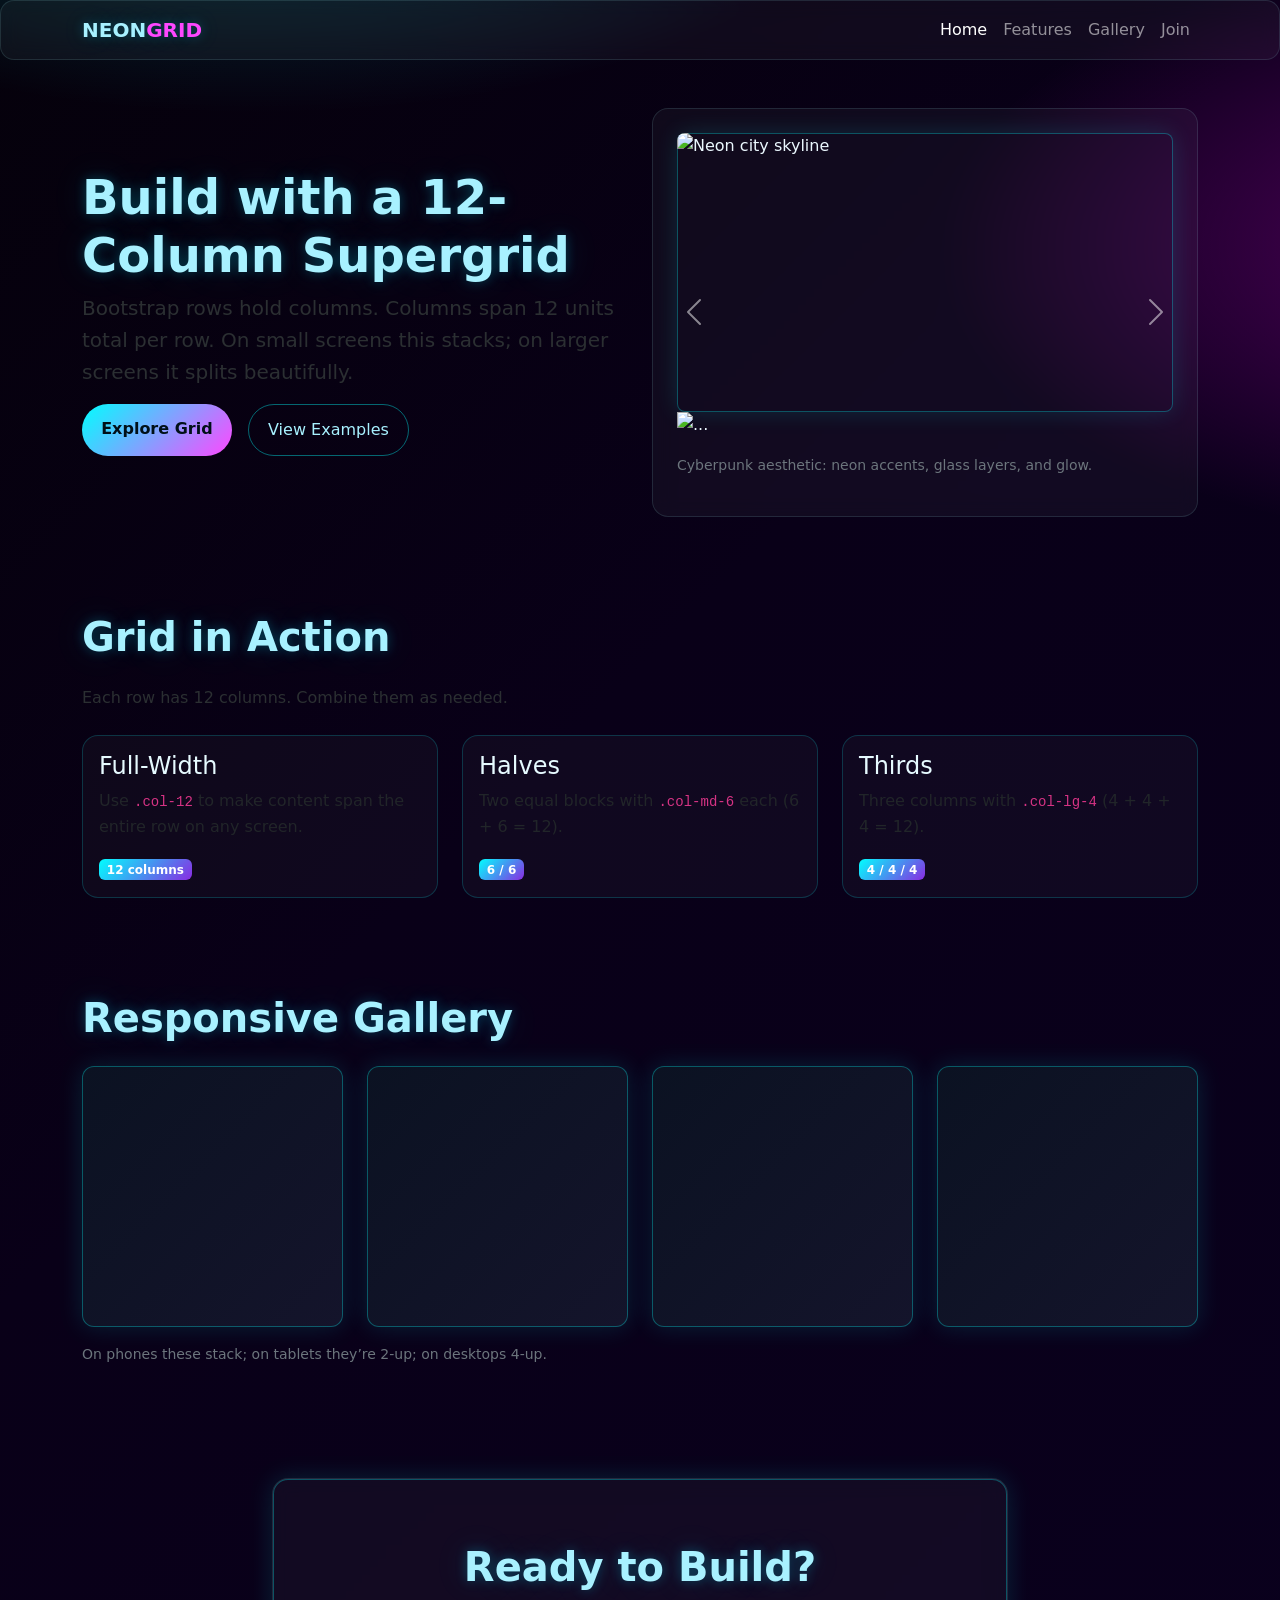
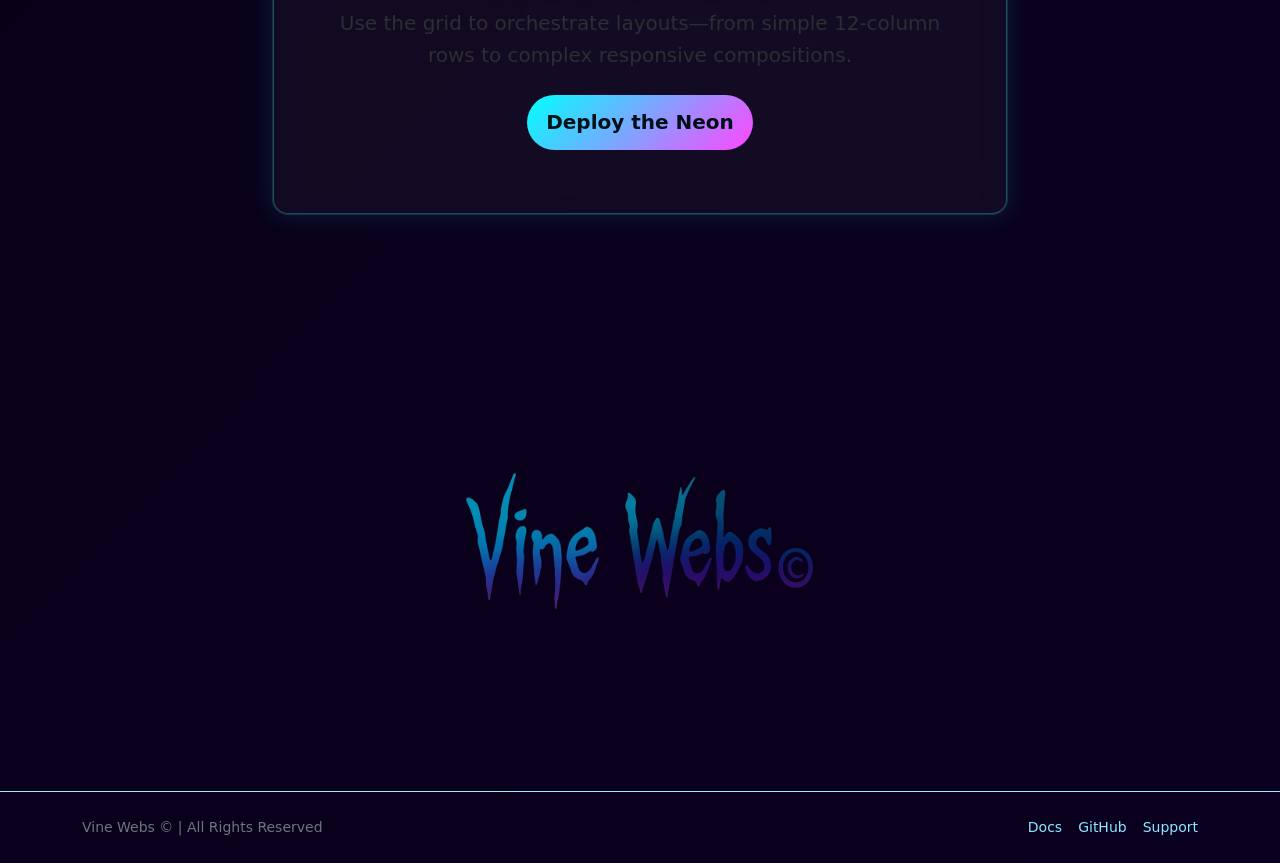
==== index.html @ 843982ce "bootstrap/feat" ====
<!doctype html>
<html lang="en">
<head>
  <meta charset="utf-8" />
  <meta name="viewport" content="width=device-width, initial-scale=1" />
  <title>Neon Grid • Cyberpunk UI</title>

  <!-- Bootstrap 5.3.8 CSS -->
  <link
    href="https://cdn.jsdelivr.net/npm/bootstrap@5.3.8/dist/css/bootstrap.min.css"
    rel="stylesheet"
    integrity="sha384-sRIl4kxILFvY47J16cr9ZwB07vP4J8+LH7qKQnuqkuIAvNWLzeN8tE5YBujZqJLB"
    crossorigin="anonymous"
  />
  <link rel="stylesheet" href="style.css"/>
</head>
<body>
  <!-- NAV -->
  <nav class="navbar navbar-expand-lg navbar-dark glassy sticky-top">
    <div class="container">
      <a class="navbar-brand fw-bold neon-text" href="#">NEON<span class="accent">GRID</span></a>
      <button class="navbar-toggler" type="button" data-bs-toggle="collapse" data-bs-target="#nav"
              aria-controls="nav" aria-expanded="false" aria-label="Toggle navigation">
        <span class="navbar-toggler-icon"></span>
      </button>

      <div id="nav" class="collapse navbar-collapse">
        <ul class="navbar-nav ms-auto">
          <li class="nav-item"><a class="nav-link active" href="#hero">Home</a></li>
          <li class="nav-item"><a class="nav-link" href="#features">Features</a></li>
          <li class="nav-item"><a class="nav-link" href="#gallery">Gallery</a></li>
          <li class="nav-item"><a class="nav-link" href="#cta">Join</a></li>
        </ul>
      </div>
    </div>
  </nav>

  <!-- HERO (12 columns on mobile; split 6/6 on md+) -->
  <header id="hero" class="py-5">
    <div class="container">
      <div class="row align-items-center g-4">
        <div class="col-12 col-md-6">
          <h1 class="display-5 fw-bold neon-text">Build with a 12-Column Supergrid</h1>
          <p class="lead text-secondary-emphasis">
            Bootstrap rows hold columns. Columns span 12 units total per row.
            On small screens this stacks; on larger screens it splits beautifully.
          </p>
          <div class="d-flex gap-3">
            <a href="#features" class="btn btn-neon">Explore Grid</a>
            <a href="#gallery" class="btn btn-outline-neon">View Examples</a>
          </div>
        </div>
        <div class="col-12 col-md-6">
          <div class="hero-card p-4 rounded-4 glassy">
            <div class="ratio ratio-16x9 rounded-3 overflow-hidden neon-border">
              <img src="https://images.unsplash.com/photo-1535223289827-42f1e9919769?q=80&w=1400&auto=format&fit=crop"
                   class="object-fit-cover" alt="Neon city skyline" />
            </div>
            <div class="carousel-inner">
              <div class="carousel-item active">
                <img src="..." class="d-block w-100" alt="...">
              </div>
              <div class="carousel-item">
                <img src="..." class="d-block w-100" alt="...">
              </div>
              <div class="carousel-item">
                <img src="..." class="d-block w-100" alt="...">
              </div>
            </div>
            <button class="carousel-control-prev" type="button" data-bs-target="#carouselExampleAutoplaying" data-bs-slide="prev">
              <span class="carousel-control-prev-icon" aria-hidden="true"></span>
              <span class="visually-hidden">Previous</span>
            </button>
            <button class="carousel-control-next" type="button" data-bs-target="#carouselExampleAutoplaying" data-bs-slide="next">
              <span class="carousel-control-next-icon" aria-hidden="true"></span>
              <span class="visually-hidden">Next</span>
            </button>
            <div id="carouselExampleAutoplaying" class="carousel slide" data-bs-ride="carousel"></div>
            <p class="mt-3 small text-secondary">Cyberpunk aesthetic: neon accents, glass layers, and glow.</p>
            </div>
          </div>
        </div>
      </div>
    </div>
  </header>

  <!-- FEATURES (3 cards: 12 → 6 → 4 columns) -->
  <section id="features" class="py-5">
    <div class="container">
      <h2 class="h1 fw-bold mb-4 neon-text">Grid in Action</h2>
      <p class="text-secondary-emphasis mb-4">Each row has 12 columns. Combine them as needed.</p>

      <div class="row g-4">
        <!-- col-12 on xs, col-md-6, col-lg-4 -->
        <div class="col-12 col-md-6 col-lg-4">
          <article class="card card-cyber h-100">
            <div class="card-body">
              <h3 class="h4 card-title">Full-Width</h3>
              <p class="card-text">Use <code>.col-12</code> to make content span the entire row on any screen.</p>
              <span class="badge bg-neon">12 columns</span>
            </div>
          </article>
        </div>

        <div class="col-12 col-md-6 col-lg-4">
          <article class="card card-cyber h-100">
            <div class="card-body">
              <h3 class="h4 card-title">Halves</h3>
              <p class="card-text">Two equal blocks with <code>.col-md-6</code> each (6 + 6 = 12).</p>
              <span class="badge bg-neon">6 / 6</span>
            </div>
          </article>
        </div>

        <div class="col-12 col-md-6 col-lg-4">
          <article class="card card-cyber h-100">
            <div class="card-body">
              <h3 class="h4 card-title">Thirds</h3>
              <p class="card-text">Three columns with <code>.col-lg-4</code> (4 + 4 + 4 = 12).</p>
              <span class="badge bg-neon">4 / 4 / 4</span>
            </div>
          </article>
        </div>
      </div>
    </div>
  </section>

  <!-- GALLERY (masonry-like grid using responsive cols) -->
  <section id="gallery" class="py-5">
    <div class="container">
      <h2 class="h1 fw-bold mb-4 neon-text">Responsive Gallery</h2>
      <div class="row g-4">
        <div class="col-12 col-sm-6 col-lg-3"><div class="panel neon-border ratio ratio-1x1"></div></div>
        <div class="col-12 col-sm-6 col-lg-3"><div class="panel neon-border ratio ratio-1x1"></div></div>
        <div class="col-12 col-sm-6 col-lg-3"><div class="panel neon-border ratio ratio-1x1"></div></div>
        <div class="col-12 col-sm-6 col-lg-3"><div class="panel neon-border ratio ratio-1x1"></div></div>
      </div>
      <p class="mt-3 text-secondary small">On phones these stack; on tablets they’re 2-up; on desktops 4-up.</p>
    </div>
  </section>

  <!-- CTA (offset + centered columns) -->
  <section id="cta" class="py-5">
    <div class="container">
      <div class="row justify-content-center text-center">
        <!-- 8 of 12 columns, centered with justify-content-center -->
        <div class="col-12 col-lg-8">
          <div class="p-5 rounded-4 glassy neon-border">
            <h2 class="h1 fw-bold neon-text mb-3">Ready to Build?</h2>
            <p class="lead text-secondary-emphasis mb-4">Use the grid to orchestrate layouts—from simple 12-column rows to complex responsive compositions.</p>
            <a href="#" class="btn btn-neon btn-lg">Deploy the Neon</a>
          </div>
        </div>
      </div>
    </div>
  </section>

  <div class="container text-center py-5">
    <img src="Images/vineWebsCpyRt.png" alt="Vine Webs Logo" class="img-fluid vine-webs-logo">
  </div>

  <footer class="py-4 border-top border-opacity-25 border-info-subtle">
    <div class="container d-flex flex-column flex-md-row align-items-center justify-content-between gap-3">
      <span class="small text-secondary">Vine Webs © | All Rights Reserved</span>
      <div class="d-flex gap-3 small">
        <a href="#" class="link-neon">Docs</a>
        <a href="#" class="link-neon">GitHub</a>
        <a href="#" class="link-neon">Support</a>
      </div>
    </div>
  </footer>

  <!-- Bootstrap JS -->
  <script
    src="https://cdn.jsdelivr.net/npm/bootstrap@5.3.8/dist/js/bootstrap.bundle.min.js"
    integrity="sha384-4Kf4+0P1z7nU5a/0sV7mJ7pJmN7cS6oy7mX0kNQ2k6bECv1o2nqT6VmxY6m2e2Qn"
    crossorigin="anonymous"
  ></script>
</body>
</html>
---- style.css ----
/* —— Cyberpunk Theme Helpers —— */
body {
  background: radial-gradient(1200px 600px at 20% -10%, #0ff3 20%, transparent 60%),
              radial-gradient(1000px 500px at 120% 10%, #f0f3 20%, transparent 60%),
              linear-gradient(135deg, #05010b 0%, #090018 35%, #0a001f 100%);
  color: #e8f2ff;
  line-height: 1.6; /* Enhance readability */
}

/* General section padding for better visual separation */
section {
  padding-top: 6rem;
  padding-bottom: 6rem;
}

/* Adjust hero section specific padding */
#hero {
  padding-top: 8rem;
  padding-bottom: 8rem;
}

/* Adjust CTA section specific padding */
#cta .glassy {
  padding-top: 4rem !important;
  padding-bottom: 4rem !important;
}

.glassy {
  background: rgba(255, 255, 255, 0.04);
  backdrop-filter: blur(10px);
  border: 1px solid rgba(160, 255, 255, 0.12);
  border-radius: 14px;
}

.neon-text { color: #a8f1ff; text-shadow: 0 0 12px #00e5ff44, 0 0 36px #00e5ff22; }
.neon-border { box-shadow: inset 0 0 0 1px rgba(0, 255, 255, .3), 0 0 24px #00ffff22; border-radius: 12px; }
.accent { color: #ff47ff; }

.btn-neon {
  --glow1: #00ffff;
  --glow2: #ff47ff;
  color: #001018;
  font-weight: 700;
  border: 0;
  padding: .8rem 1.2rem;
  border-radius: 999px;
  background: linear-gradient(135deg, var(--glow1), var(--glow2));
  box-shadow: 0 0 24px var(--glow1)44, 0 0 48px var(--glow2)33;
}
.btn-neon:hover { transform: translateY(-2px); filter: brightness(1.08); }
.btn-outline-neon {
  color: #a8f1ff;
  border: 1px solid #00ffff66;
  padding: .8rem 1.2rem;
  border-radius: 999px;
  background: transparent;
}
.btn-outline-neon:hover { background: #00ffff1a; color: #eaffff; }

.hero-card img { filter: saturate(1.2) contrast(1.05); }

.card-cyber.card {
  background: rgba(255, 255, 255, 0.03);
  border: 1px solid rgba(0, 255, 255, 0.18);
  border-radius: 16px;
}
.card-cyber .card-title { color: #e6faff; }
.badge.bg-neon { background: linear-gradient(135deg, #00ffff, #8a2be2); }

.panel {
  background: linear-gradient(135deg, #0b1222, #14142b);
}

/* Links */
a.link-neon { color: #8ae8ff; text-decoration: none; }
a.link-neon:hover { color: #fff; text-shadow: 0 0 10px #00e5ff66; }

/* Utility */
.object-fit-cover { object-fit: cover; }

.vine-webs-logo {
  max-width: 400px; /* Adjust as needed */
  height: auto;
  margin-top: 2rem;
  opacity: 0.7; /* Make it slightly transparent to blend with the theme */
}
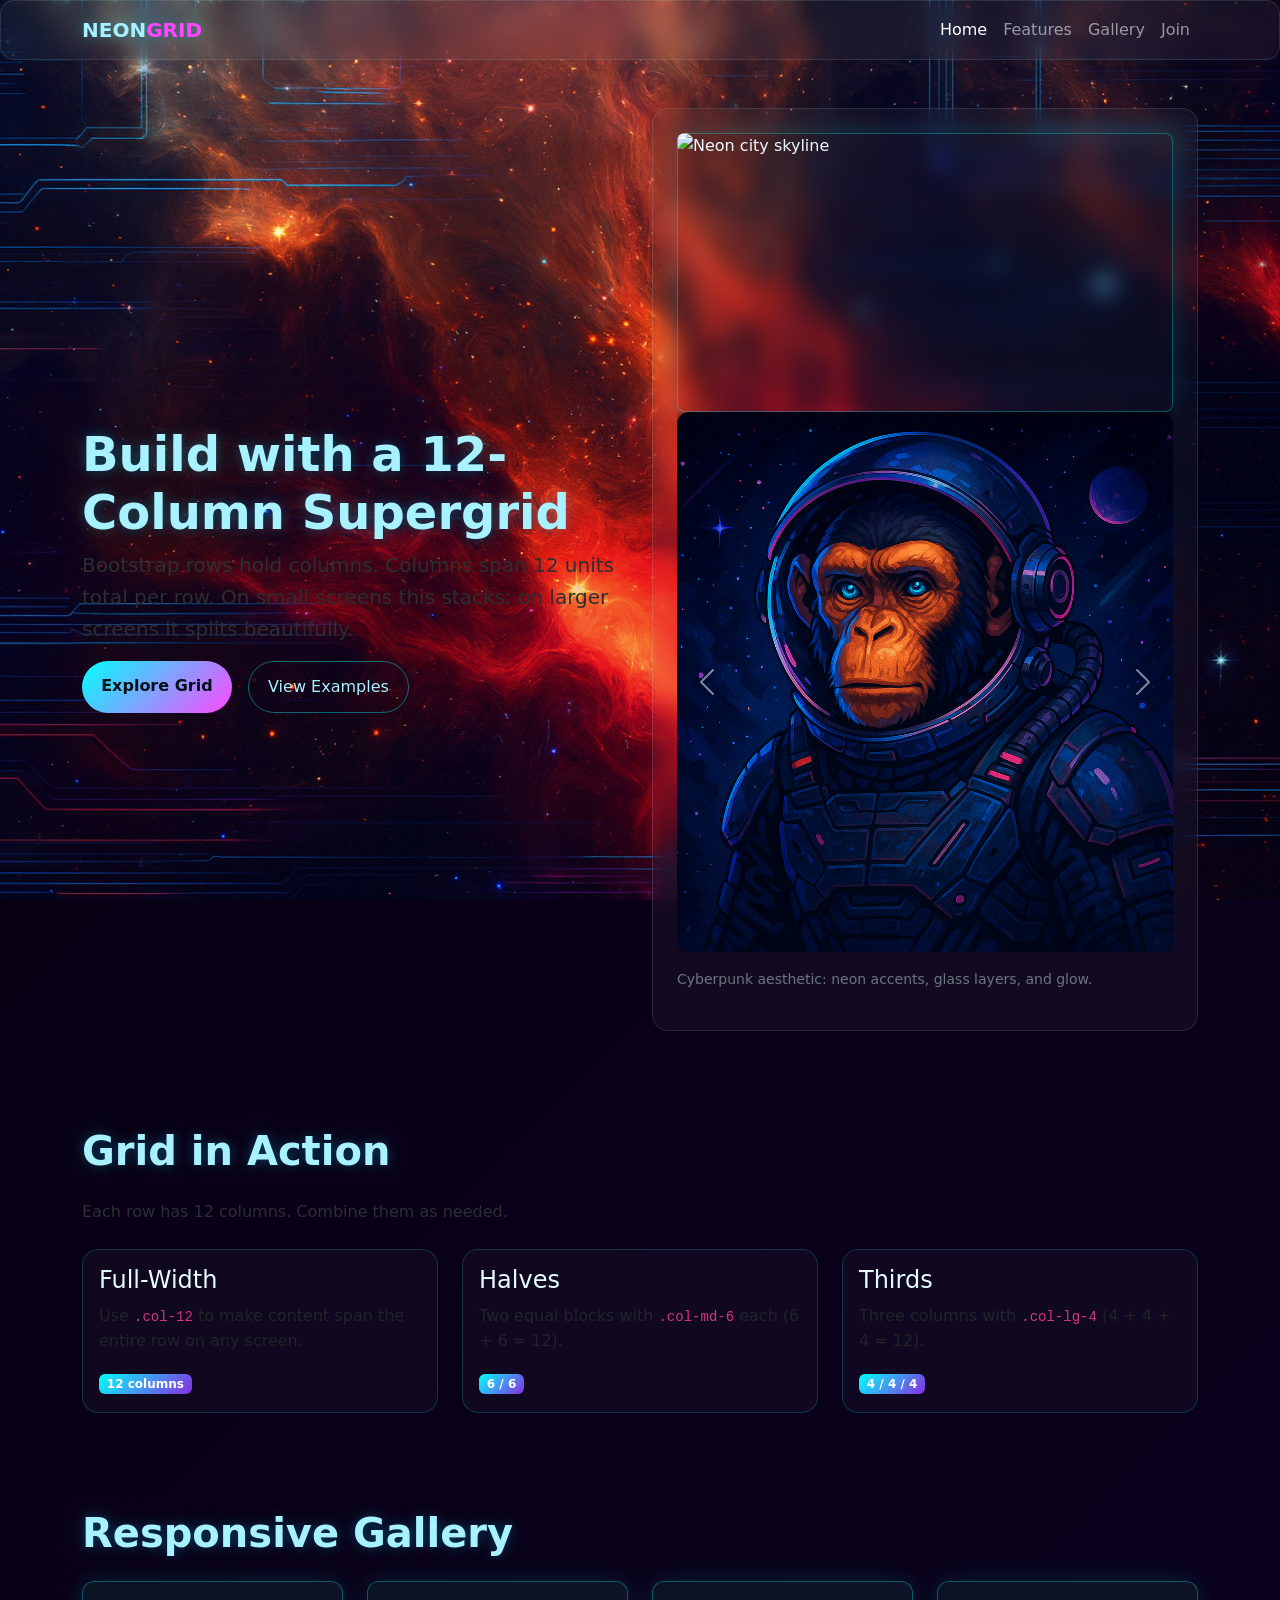
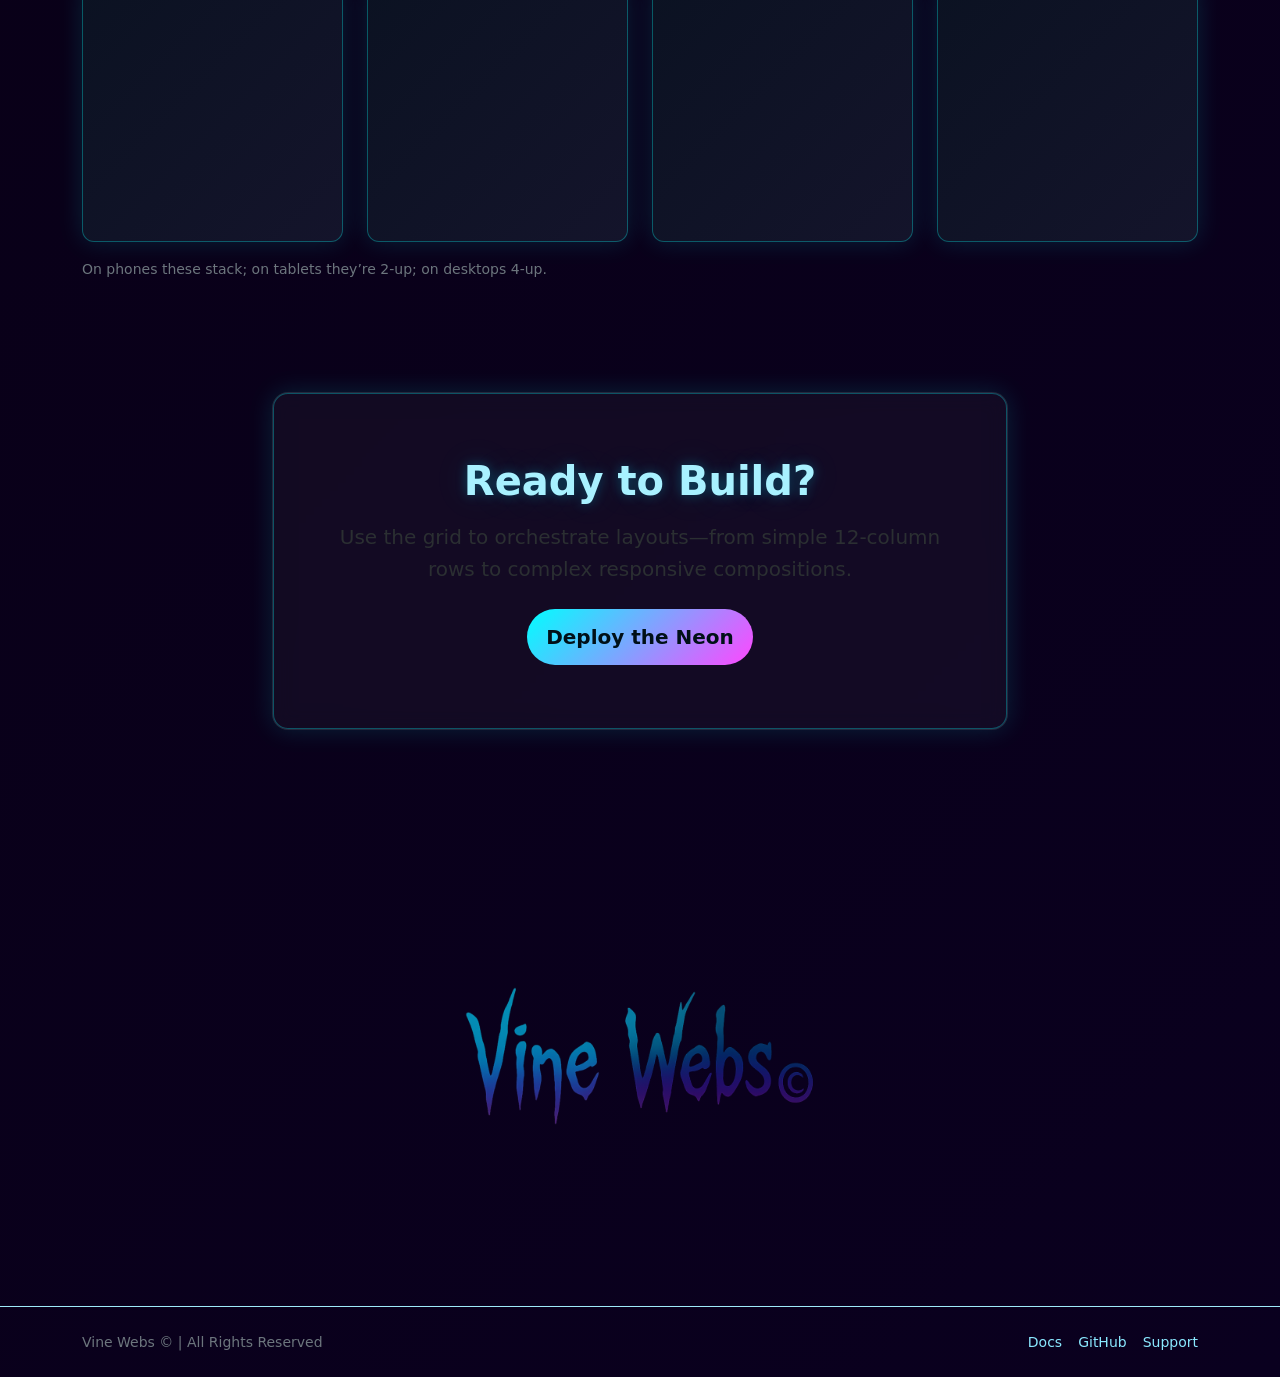
==== commit f531d3e8: "feat/first/update" ====
--- a/index.html
+++ b/index.html
@@ -15,6 +15,7 @@
   <link rel="stylesheet" href="style.css"/>
 </head>
 <body>
+  <div class="background-image"></div>
   <!-- NAV -->
   <nav class="navbar navbar-expand-lg navbar-dark glassy sticky-top">
     <div class="container">
@@ -56,26 +57,29 @@
               <img src="https://images.unsplash.com/photo-1535223289827-42f1e9919769?q=80&w=1400&auto=format&fit=crop"
                    class="object-fit-cover" alt="Neon city skyline" />
             </div>
-            <div class="carousel-inner">
-              <div class="carousel-item active">
-                <img src="..." class="d-block w-100" alt="...">
-              </div>
-              <div class="carousel-item">
-                <img src="..." class="d-block w-100" alt="...">
-              </div>
-              <div class="carousel-item">
-                <img src="..." class="d-block w-100" alt="...">
-              </div>
-            </div>
-            <button class="carousel-control-prev" type="button" data-bs-target="#carouselExampleAutoplaying" data-bs-slide="prev">
-              <span class="carousel-control-prev-icon" aria-hidden="true"></span>
-              <span class="visually-hidden">Previous</span>
-            </button>
-            <button class="carousel-control-next" type="button" data-bs-target="#carouselExampleAutoplaying" data-bs-slide="next">
-              <span class="carousel-control-next-icon" aria-hidden="true"></span>
-              <span class="visually-hidden">Next</span>
-            </button>
-            <div id="carouselExampleAutoplaying" class="carousel slide" data-bs-ride="carousel"></div>
+            <div id="carouselExampleAutoplaying" class="carousel slide carousel-fade" data-bs-ride="carousel" data-bs-interval="3500">
+  <div class="carousel-inner">
+    <div class="carousel-item active">
+      <img src="./Images/BS_CS_Monkey.png" class="d-block w-100" alt="Cyberpunk Space Monkey">
+    </div>
+    <div class="carousel-item">
+      <img src="./Images/BS_CS_Zebra.png" class="d-block w-100" alt="Cyberpunk Space Zebra">
+    </div>
+    <div class="carousel-item">
+      <img src="./Images/BS_CS_Lion.png" class="d-block w-100" alt="Cyberpunk Space Lion">
+    </div>
+  </div>
+
+  <button class="carousel-control-prev" type="button" data-bs-target="#carouselExampleAutoplaying" data-bs-slide="prev">
+    <span class="carousel-control-prev-icon" aria-hidden="true"></span>
+    <span class="visually-hidden">Previous</span>
+  </button>
+  <button class="carousel-control-next" type="button" data-bs-target="#carouselExampleAutoplaying" data-bs-slide="next">
+    <span class="carousel-control-next-icon" aria-hidden="true"></span>
+    <span class="visually-hidden">Next</span>
+  </button>
+</div>
+
             <p class="mt-3 small text-secondary">Cyberpunk aesthetic: neon accents, glass layers, and glow.</p>
             </div>
           </div>
@@ -173,8 +177,6 @@
   <!-- Bootstrap JS -->
   <script
     src="https://cdn.jsdelivr.net/npm/bootstrap@5.3.8/dist/js/bootstrap.bundle.min.js"
-    integrity="sha384-4Kf4+0P1z7nU5a/0sV7mJ7pJmN7cS6oy7mX0kNQ2k6bECv1o2nqT6VmxY6m2e2Qn"
-    crossorigin="anonymous"
   ></script>
 </body>
 </html>
--- a/style.css
+++ b/style.css
@@ -84,3 +84,76 @@
   margin-top: 2rem;
   opacity: 0.7; /* Make it slightly transparent to blend with the theme */
 }
+
+.background-image {
+    position: fixed;
+    top: 0;
+    left: 0;
+    width: 100%;
+    height: 100%;
+    background-image: url('./Images/BS_BG.png');
+    background-size: cover;
+    background-repeat: no-repeat;
+    background-position: center;
+    z-index: -1; /* Place behind content */
+}
+
+/* Size & aspect */
+#carouselExampleAutoplaying,
+#carouselExampleAutoplaying .carousel-item {
+  height: clamp(280px, 60vh, 720px);
+}
+
+#carouselExampleAutoplaying .carousel-item img {
+  width: 100%;
+  height: 100%;
+  object-fit: cover;        /* crops nicely for mixed aspect images */
+  display: block;
+  border-radius: 12px; /* Added for radius borders */
+}
+
+/* Smooth fade polish (Bootstrap handles most; these tidy up edge cases) */
+.carousel-fade .carousel-item {
+  transition-property: opacity;
+  transform: none;          /* disable slide transform so fade is pure */
+}
+.carousel-fade .carousel-item,
+.carousel-fade .active.carousel-item-start,
+.carousel-fade .active.carousel-item-end,
+.carousel-fade .carousel-item-next,
+.carousel-fade .carousel-item-prev {
+  opacity: 0;
+}
+.carousel-fade .carousel-item.active,
+.carousel-fade .active.carousel-item-start.carousel-item-next,
+.carousel-fade .active.carousel-item-end.carousel-item-prev {
+  opacity: 1;
+}
+
+/* Controls: slightly larger hit targets & subtle backdrop */
+#carouselExampleAutoplaying .carousel-control-prev,
+#carouselExampleAutoplaying .carousel-control-next {
+  width: 12%;
+}
+#carouselExampleAutoplaying .carousel-control-prev-icon,
+#carouselExampleAutoplaying .carousel-control-next-icon {
+  filter: drop-shadow(0 2px 6px rgba(0,0,0,.35));
+}
+
+/* Optional: dim edges for focus */
+#carouselExampleAutoplaying::after {
+  content: "";
+  position: absolute;
+  inset: 0;
+  pointer-events: none;
+  box-shadow: inset 0 0 120px rgba(0,0,0,.25);
+}
+
+/* Respect reduced motion */
+@media (prefers-reduced-motion: reduce) {
+  .carousel,
+  .carousel * {
+    transition: none !important;
+    animation: none !important;
+  }
+}
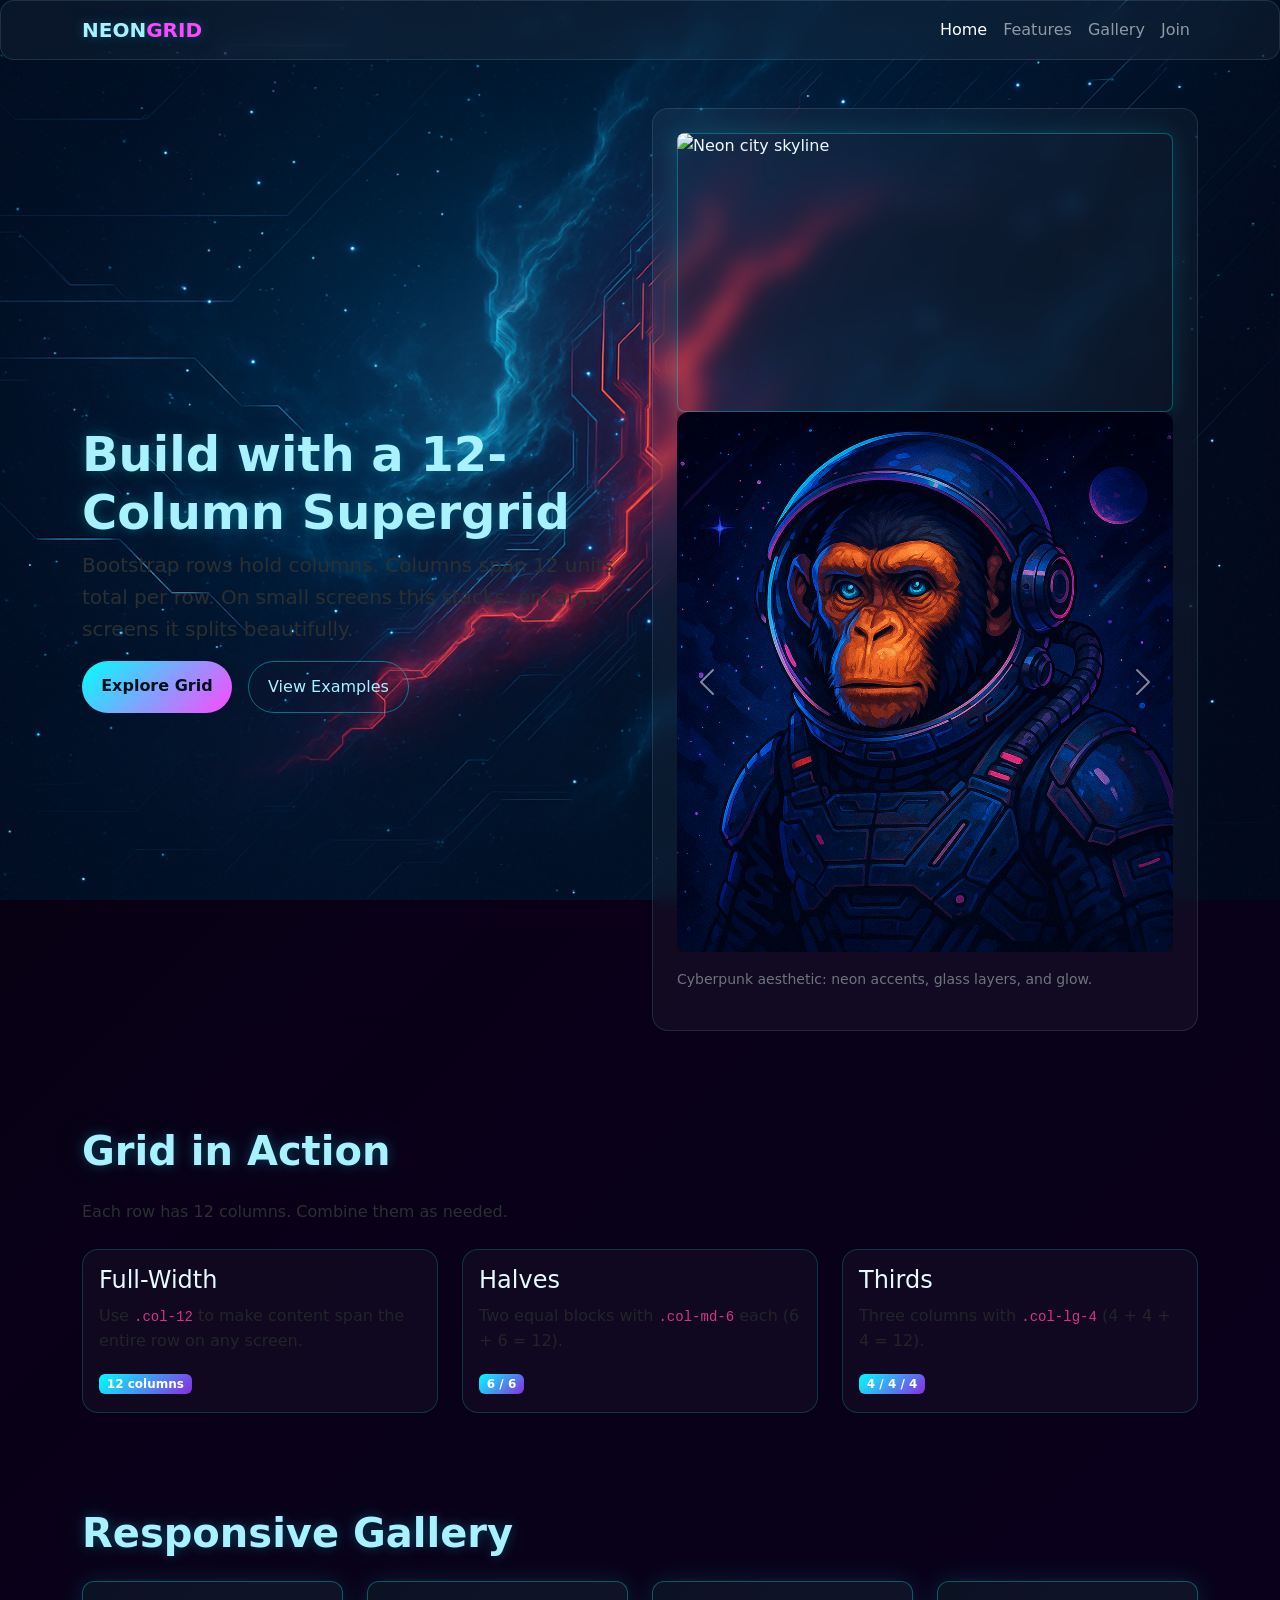
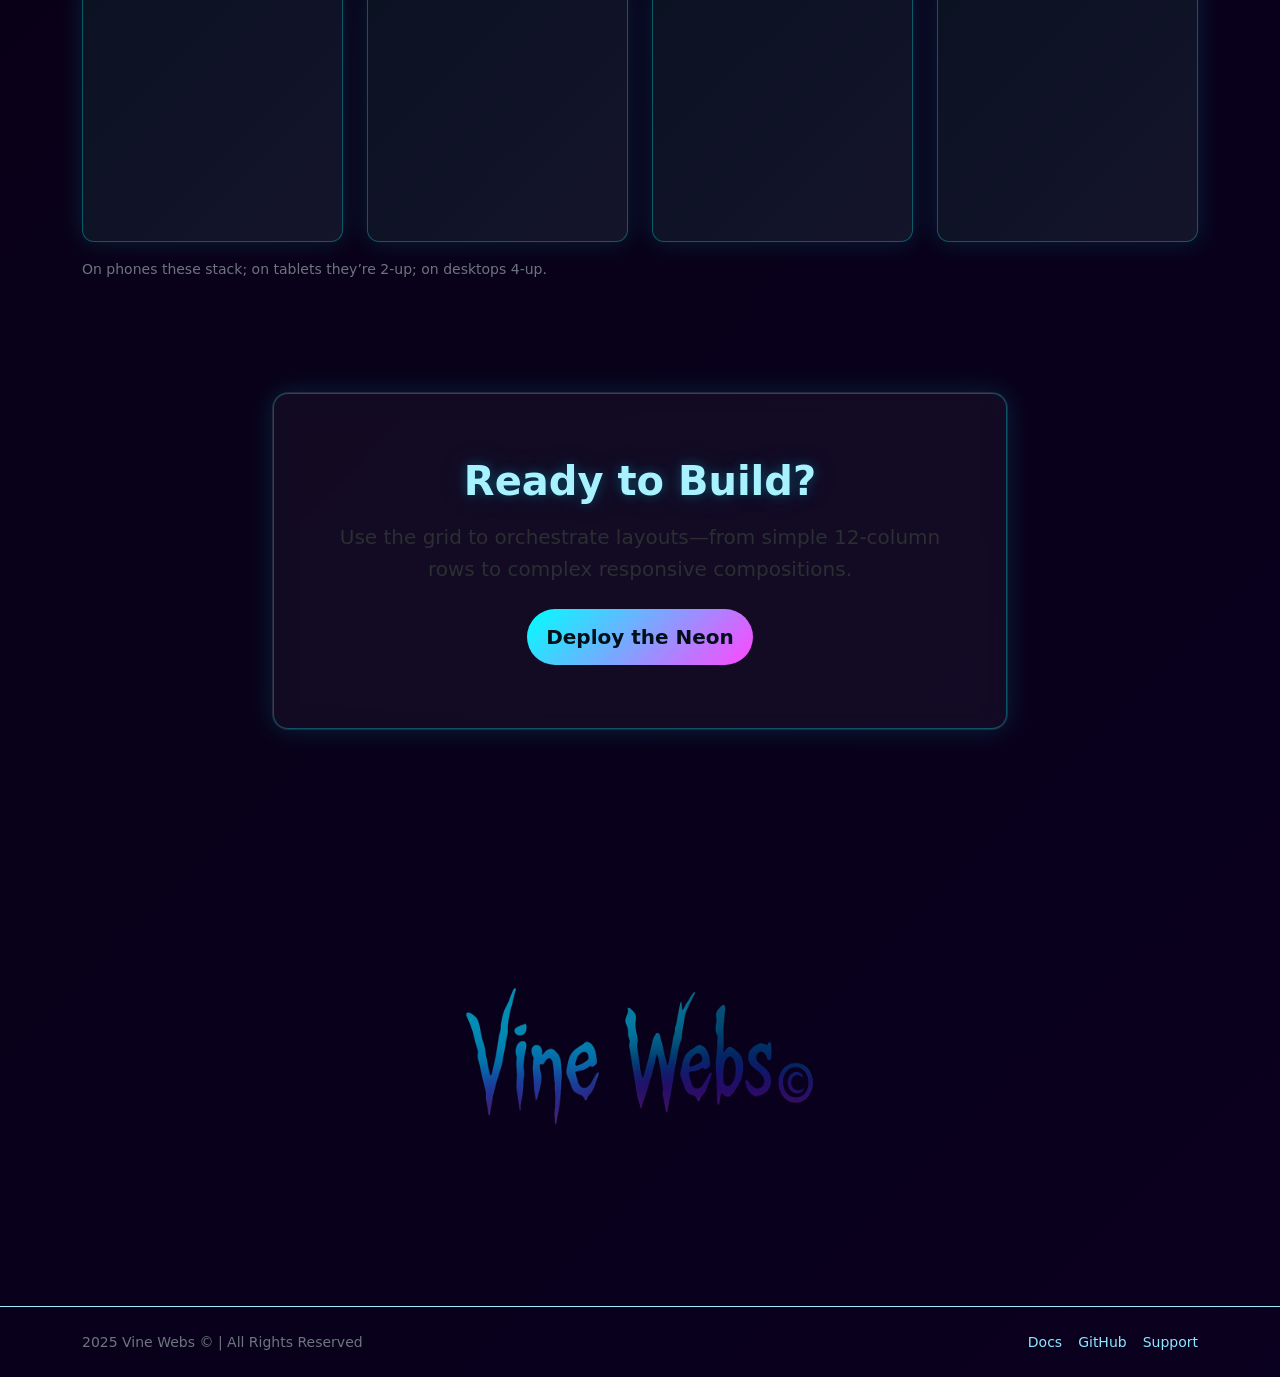
==== commit 0b3793fb: "feat/two/update" ====
--- a/index.html
+++ b/index.html
@@ -3,7 +3,7 @@
 <head>
   <meta charset="utf-8" />
   <meta name="viewport" content="width=device-width, initial-scale=1" />
-  <title>Neon Grid • Cyberpunk UI</title>
+  <title>Bootstrap • Cyberpunk UI</title>
 
   <!-- Bootstrap 5.3.8 CSS -->
   <link
@@ -165,11 +165,11 @@
 
   <footer class="py-4 border-top border-opacity-25 border-info-subtle">
     <div class="container d-flex flex-column flex-md-row align-items-center justify-content-between gap-3">
-      <span class="small text-secondary">Vine Webs © | All Rights Reserved</span>
+      <span class="small text-secondary">2025 Vine Webs © | All Rights Reserved</span>
       <div class="d-flex gap-3 small">
         <a href="#" class="link-neon">Docs</a>
-        <a href="#" class="link-neon">GitHub</a>
-        <a href="#" class="link-neon">Support</a>
+        <a href="https://github.com/chrispv42" target="_blank" class="link-neon">GitHub</a>
+        <a href="https://link.v1ce.co/vine" target="_blank" class="link-neon">Support</a>
       </div>
     </div>
   </footer>
--- a/style.css
+++ b/style.css
@@ -24,6 +24,8 @@
   padding-top: 4rem !important;
   padding-bottom: 4rem !important;
 }
+
+
 
 .glassy {
   background: rgba(255, 255, 255, 0.04);
@@ -91,7 +93,7 @@
     left: 0;
     width: 100%;
     height: 100%;
-    background-image: url('./Images/BS_BG.png');
+    background-image: url('./Images/BS_BG2.png');
     background-size: cover;
     background-repeat: no-repeat;
     background-position: center;
@@ -157,3 +159,59 @@
     animation: none !important;
   }
 }
+
+/* ===== Build Page Additions ===== */
+
+.builder-sidebar {
+  position: sticky;
+  top: 88px; /* sits under navbar */
+}
+
+.preview-wrap {
+  position: relative;
+}
+
+.preview-canvas {
+  min-height: 60vh;
+  background: rgba(255,255,255,0.02);
+  border: 1px solid rgba(0,255,255,0.18);
+}
+
+/* Toggleable grid overlay to help placement */
+.grid-overlay {
+  background-image:
+    linear-gradient(to right, rgba(138,232,255,.12) 1px, transparent 1px),
+    linear-gradient(to bottom, rgba(138,232,255,.08) 1px, transparent 1px);
+  background-size: calc(100% / 12) 100%, 100% 24px;
+  background-position: left top, left top;
+}
+
+/* Code box look */
+.code-output {
+  font-family: ui-monospace, SFMono-Regular, Menlo, Monaco, Consolas, "Liberation Mono", monospace;
+  background: rgba(10, 10, 20, 0.6);
+  color: #e8f2ff;
+  border: 1px solid rgba(0,255,255,0.2);
+  border-radius: 10px;
+}
+
+/* Tiny toast for copy feedback */
+.copy-toast {
+  position: fixed;
+  left: 50%;
+  top: 16px;
+  transform: translateX(-50%) translateY(-12px);
+  background: rgba(0, 255, 255, 0.12);
+  border: 1px solid rgba(0, 255, 255, 0.35);
+  color: #a8f1ff;
+  padding: 8px 14px;
+  border-radius: 999px;
+  backdrop-filter: blur(6px);
+  opacity: 0;
+  transition: opacity .2s ease, transform .2s ease;
+  z-index: 9999;
+}
+.copy-toast.show {
+  opacity: 1;
+  transform: translateX(-50%) translateY(0);
+}
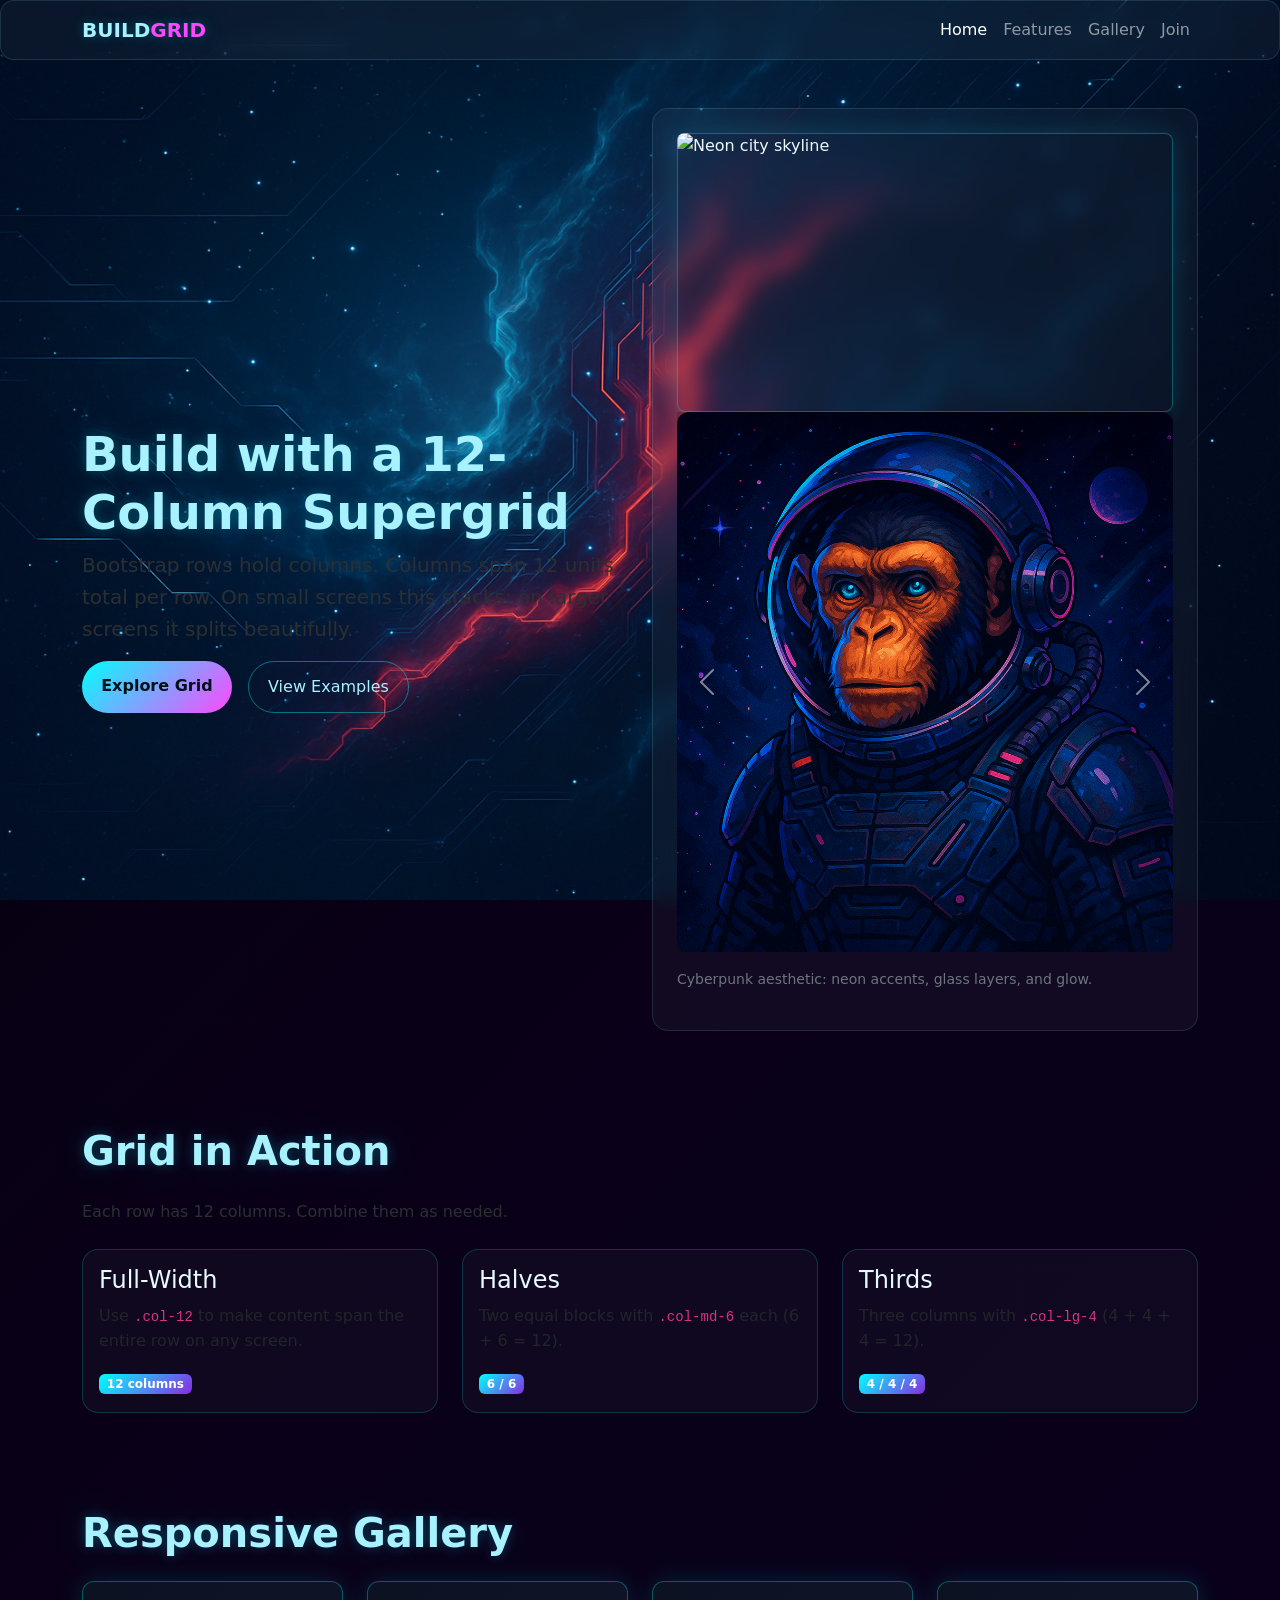
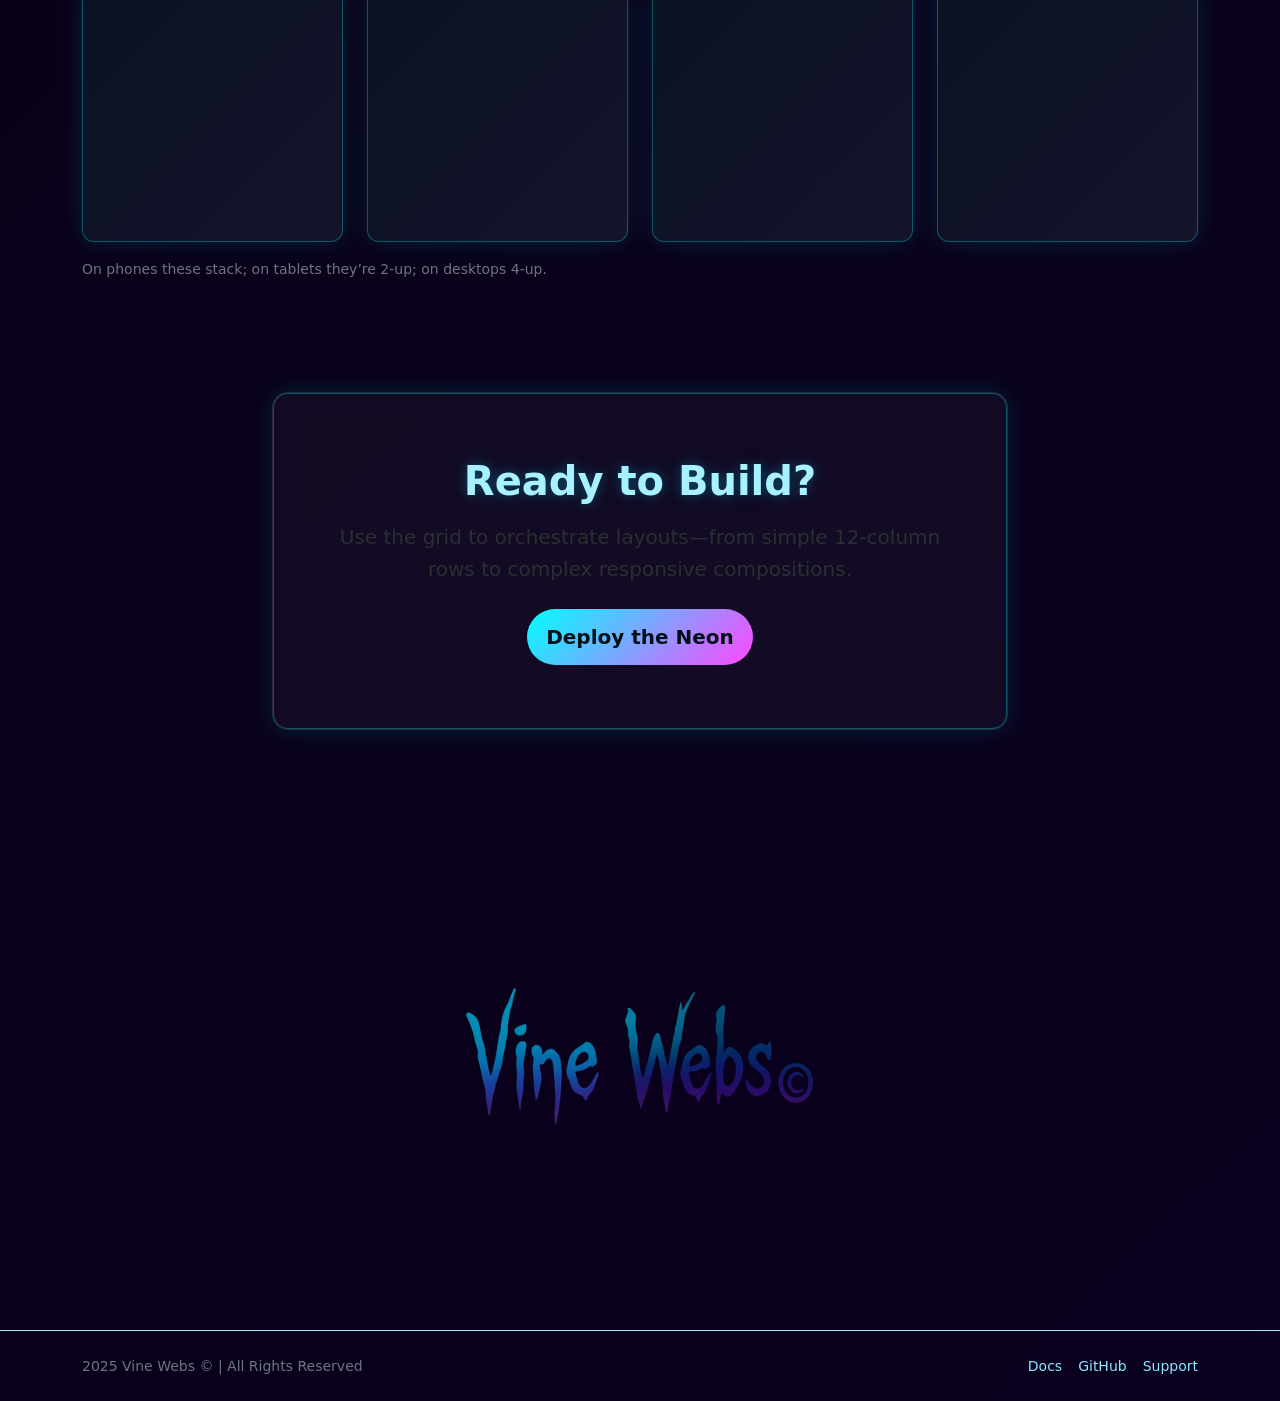
==== commit 85653837: "Feat/Build_Reg./Update" ====
--- a/index.html
+++ b/index.html
@@ -19,7 +19,7 @@
   <!-- NAV -->
   <nav class="navbar navbar-expand-lg navbar-dark glassy sticky-top">
     <div class="container">
-      <a class="navbar-brand fw-bold neon-text" href="#">NEON<span class="accent">GRID</span></a>
+      <a class="navbar-brand fw-bold neon-text" href="./index.html">BUILD<span class="accent">GRID</span></a>
       <button class="navbar-toggler" type="button" data-bs-toggle="collapse" data-bs-target="#nav"
               aria-controls="nav" aria-expanded="false" aria-label="Toggle navigation">
         <span class="navbar-toggler-icon"></span>
@@ -30,7 +30,7 @@
           <li class="nav-item"><a class="nav-link active" href="#hero">Home</a></li>
           <li class="nav-item"><a class="nav-link" href="#features">Features</a></li>
           <li class="nav-item"><a class="nav-link" href="#gallery">Gallery</a></li>
-          <li class="nav-item"><a class="nav-link" href="#cta">Join</a></li>
+          <li class="nav-item"><a class="nav-link" href="./registration.html" target="_blank">Join</a></li>
         </ul>
       </div>
     </div>
@@ -152,7 +152,7 @@
           <div class="p-5 rounded-4 glassy neon-border">
             <h2 class="h1 fw-bold neon-text mb-3">Ready to Build?</h2>
             <p class="lead text-secondary-emphasis mb-4">Use the grid to orchestrate layouts—from simple 12-column rows to complex responsive compositions.</p>
-            <a href="#" class="btn btn-neon btn-lg">Deploy the Neon</a>
+            <a href="./build.html" target="_blank" class="btn btn-neon btn-lg">Deploy the Neon</a>
           </div>
         </div>
       </div>
@@ -167,7 +167,7 @@
     <div class="container d-flex flex-column flex-md-row align-items-center justify-content-between gap-3">
       <span class="small text-secondary">2025 Vine Webs © | All Rights Reserved</span>
       <div class="d-flex gap-3 small">
-        <a href="#" class="link-neon">Docs</a>
+        <a href="./README.md" class="link-neon">Docs</a>
         <a href="https://github.com/chrispv42" target="_blank" class="link-neon">GitHub</a>
         <a href="https://link.v1ce.co/vine" target="_blank" class="link-neon">Support</a>
       </div>
--- a/style.css
+++ b/style.css
@@ -215,3 +215,83 @@
   opacity: 1;
   transform: translateX(-50%) translateY(0);
 }
+
+
+/* ===== Auth Layout ===== */
+
+.auth-wrap {
+  min-height: calc(100vh - 72px - 72px); /* viewport minus nav/footer guess */
+  display: grid;
+  place-items: center;
+  padding: clamp(24px, 5vw, 48px) 0;
+}
+
+.auth-container {
+  background: rgba(255,255,255,0.03);
+  border: 1px solid rgba(0,255,255,0.18);
+}
+
+.auth-aside {
+  background: linear-gradient(135deg, rgba(0, 255, 255, 0.06), rgba(255, 71, 255, 0.06));
+  border-right: 1px solid rgba(0,255,255,0.14);
+}
+
+.auth-aside-inner {
+  padding: 2rem;
+  height: 100%;
+  display: grid;
+  align-content: center;
+  gap: 1rem;
+}
+
+/* Inputs themed subtly to match neon/glass */
+.form-control {
+  background: rgba(255,255,255,0.05);
+  border: 1px solid rgba(0,255,255,0.2);
+  color: #e8f2ff;
+}
+.form-control:focus {
+  background: rgba(255,255,255,0.08);
+  border-color: #00ffffaa;
+  box-shadow: 0 0 0 .25rem rgba(0,255,255,.15);
+}
+
+.input-group .btn {
+  border-color: rgba(0,255,255,0.2);
+}
+
+/* Password meter */
+.pw-meter {
+  height: 6px;
+  border-radius: 999px;
+  background: rgba(255,255,255,0.08);
+  overflow: hidden;
+  border: 1px solid rgba(0,255,255,0.12);
+}
+.pw-bar {
+  height: 100%;
+  width: 0%;
+  transition: width .25s ease;
+  background: linear-gradient(90deg, #ff4d6d, #ffc107, #00ffff);
+}
+.pw-bar.weak   { background: #ff4d6d; }
+.pw-bar.medium { background: #ffc107; }
+.pw-bar.strong { background: #00ffff; }
+
+/* Better click targets for checkbox */
+.form-check-input {
+  border: 1px solid rgba(0,255,255,0.3);
+  background: rgba(255,255,255,0.05);
+}
+.form-check-input:checked {
+  background-color: #00ffff;
+  border-color: #00ffff;
+}
+
+/* Tighten footer spacing on auth pages */
+footer { margin-top: 24px; }
+
+/* Respect reduced motion */
+@media (prefers-reduced-motion: reduce) {
+  .pw-bar { transition: none; }
+}
